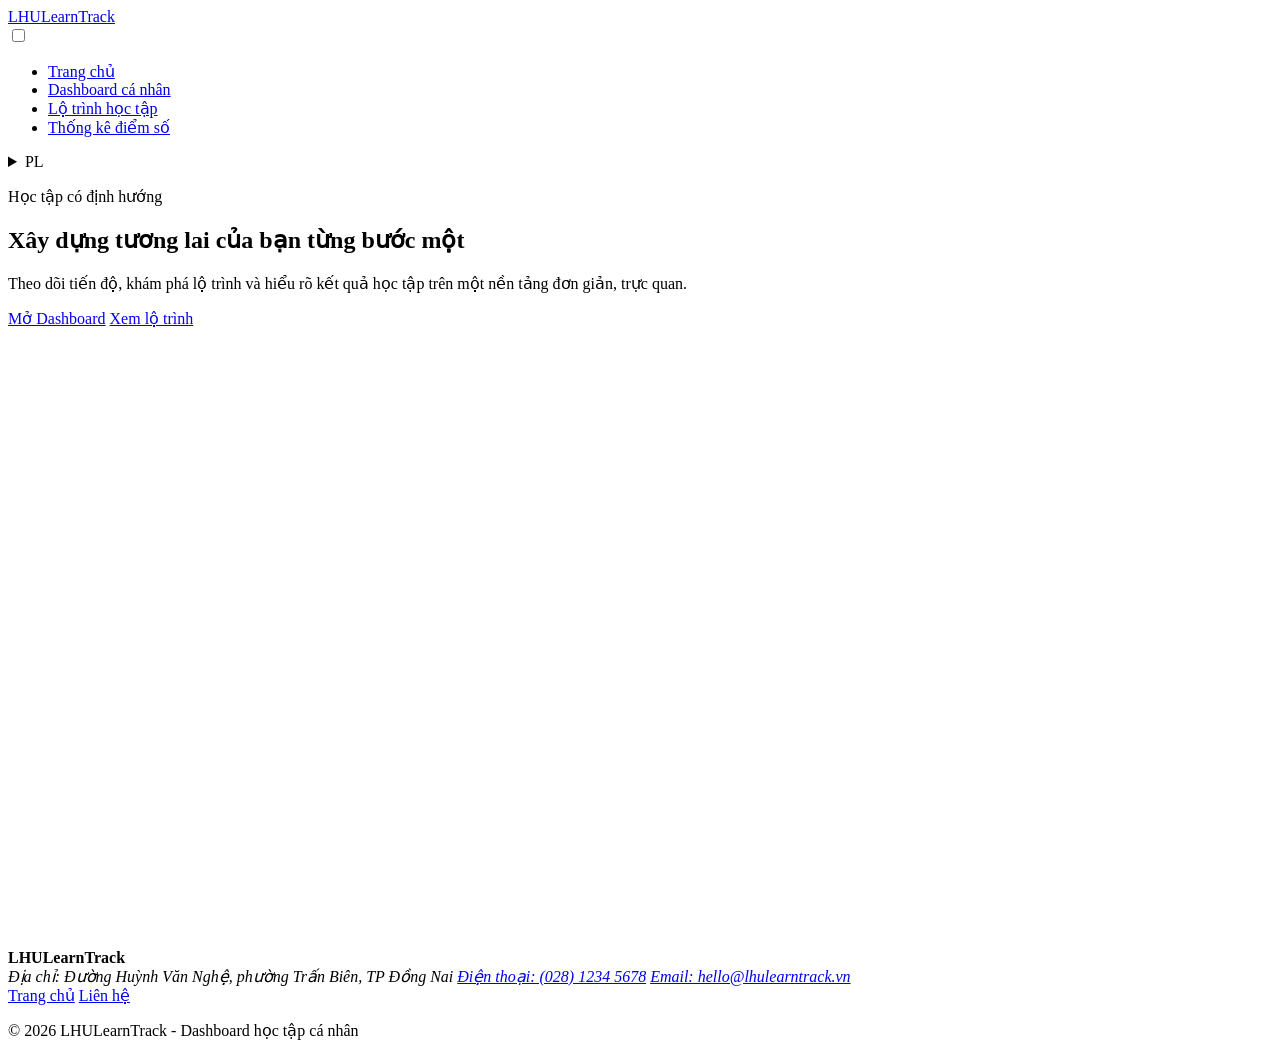
==== index.html @ d3d047dc "feat: complete technical animation requirements Add Animate.css and AOS references plus animation at" ====
<!DOCTYPE html>
<html lang="vi">
<head>
  <meta charset="UTF-8">
  <meta name="viewport" content="width=device-width, initial-scale=1.0">
  <meta name="description" content="LHULearnTrack - nền tảng quản lý lộ trình học tập cá nhân.">
  <title>LHULearnTrack | Trang chủ</title>
  <link rel="stylesheet" href="https://cdnjs.cloudflare.com/ajax/libs/animate.css/4.1.1/animate.min.css">
  <link rel="stylesheet" href="https://unpkg.com/aos@2.3.4/dist/aos.css">
  <link rel="stylesheet" href="style.css">
</head>
<body>
  <header>
    <div class="brand">
      <a href="index.html" aria-label="LHULearnTrack - Trang chủ">LHULearnTrack</a>
    </div>
    <nav aria-label="Điều hướng chính">
      <input type="checkbox" id="menu-toggle" class="menu-toggle">
      <label for="menu-toggle" class="menu-button" aria-label="Mở hoặc đóng menu">
        <span></span><span></span><span></span>
      </label>
      <ul>
        <li><a href="index.html" aria-current="page">Trang chủ</a></li>
        <li><a href="dashboard.html">Dashboard cá nhân</a></li>
        <li><a href="learning-path.html">Lộ trình học tập</a></li>
        <li><a href="statistics.html">Thống kê điểm số</a></li>
      </ul>
    </nav>
    <details class="account-menu">
      <summary aria-label="Mở menu quản lý tài khoản">PL</summary>
      <div class="account-dropdown">
        <strong>Nguyễn Duy Phúc Lộc</strong>
        <a href="#profile">Hồ sơ cá nhân</a>
        <a href="#settings">Cài đặt tài khoản</a>
        <a href="#help">Trợ giúp</a>
        <a href="index.html">Đăng xuất</a>
      </div>
    </details>
  </header>

  <main class="home-main">
    <section class="home-hero animate__animated animate__fadeInDown" aria-labelledby="home-heading" data-aos="fade-up">
      <p class="eyebrow">Học tập có định hướng</p>
      <h1 id="home-heading" class="animate__animated animate__fadeIn">Xây dựng tương lai của bạn từng bước một</h1>
      <p>Theo dõi tiến độ, khám phá lộ trình và hiểu rõ kết quả học tập trên một nền tảng đơn giản, trực quan.</p>
      <div class="hero-actions">
        <a class="button button-primary animate__animated animate__pulse" href="dashboard.html">Mở Dashboard</a>
        <a class="button button-secondary animate__animated animate__pulse" href="learning-path.html">Xem lộ trình</a>
      </div>
    </section>

    <section aria-labelledby="features-heading" data-aos="fade-up">
      <h2 id="features-heading">Mọi thứ bạn cần để học tốt hơn</h2>
      <div class="feature-grid">
        <article data-aos="fade-right">
          <span class="feature-icon" aria-hidden="true">📊</span>
          <h3>Dashboard cá nhân</h3>
          <p>Nắm bắt tiến độ học tập và mục tiêu của bạn trong một màn hình tổng quan.</p>
          <a href="dashboard.html">Xem dashboard</a>
        </article>
        <article data-aos="fade-up">
          <span class="feature-icon" aria-hidden="true">🧭</span>
          <h3>Lộ trình rõ ràng</h3>
          <p>Biết mình đang ở đâu và bước tiếp theo cần hoàn thành là gì.</p>
          <a href="learning-path.html">Khám phá lộ trình</a>
        </article>
        <article data-aos="fade-left">
          <span class="feature-icon" aria-hidden="true">📈</span>
          <h3>Thống kê trực quan</h3>
          <p>Đánh giá kết quả qua điểm số và biểu đồ dễ đọc, dễ theo dõi.</p>
          <a href="statistics.html">Xem thống kê</a>
        </article>
      </div>
    </section>

    <section class="home-summary" aria-labelledby="summary-heading" data-aos="zoom-in">
      <div>
        <p class="eyebrow">Tiến độ hiện tại</p>
        <h2 id="summary-heading">Bạn đã hoàn thành 68% mục tiêu tháng này</h2>
        <p>Tiếp tục duy trì nhịp học đều đặn để chinh phục giai đoạn tiếp theo.</p>
      </div>
      <a class="button button-primary" href="dashboard.html">Tiếp tục học</a>
    </section>
  </main>

  <footer>
    <div class="footer-info">
      <strong>LHULearnTrack</strong>
      <address>
        <span>Địa chỉ: Đường Huỳnh Văn Nghệ, phường Trấn Biên, TP Đồng Nai</span>
        <a href="tel:+842812345678">Điện thoại: (028) 1234 5678</a>
        <a href="mailto:hello@lhulearntrack.vn">Email: hello@lhulearntrack.vn</a>
      </address>
      <nav aria-label="Liên kết hỗ trợ">
        <a href="index.html">Trang chủ</a>
        <a href="#contact">Liên hệ</a>
      </nav>
    </div>
    <p>&copy; 2026 LHULearnTrack - Dashboard học tập cá nhân</p>
  </footer>
</body>
</html>
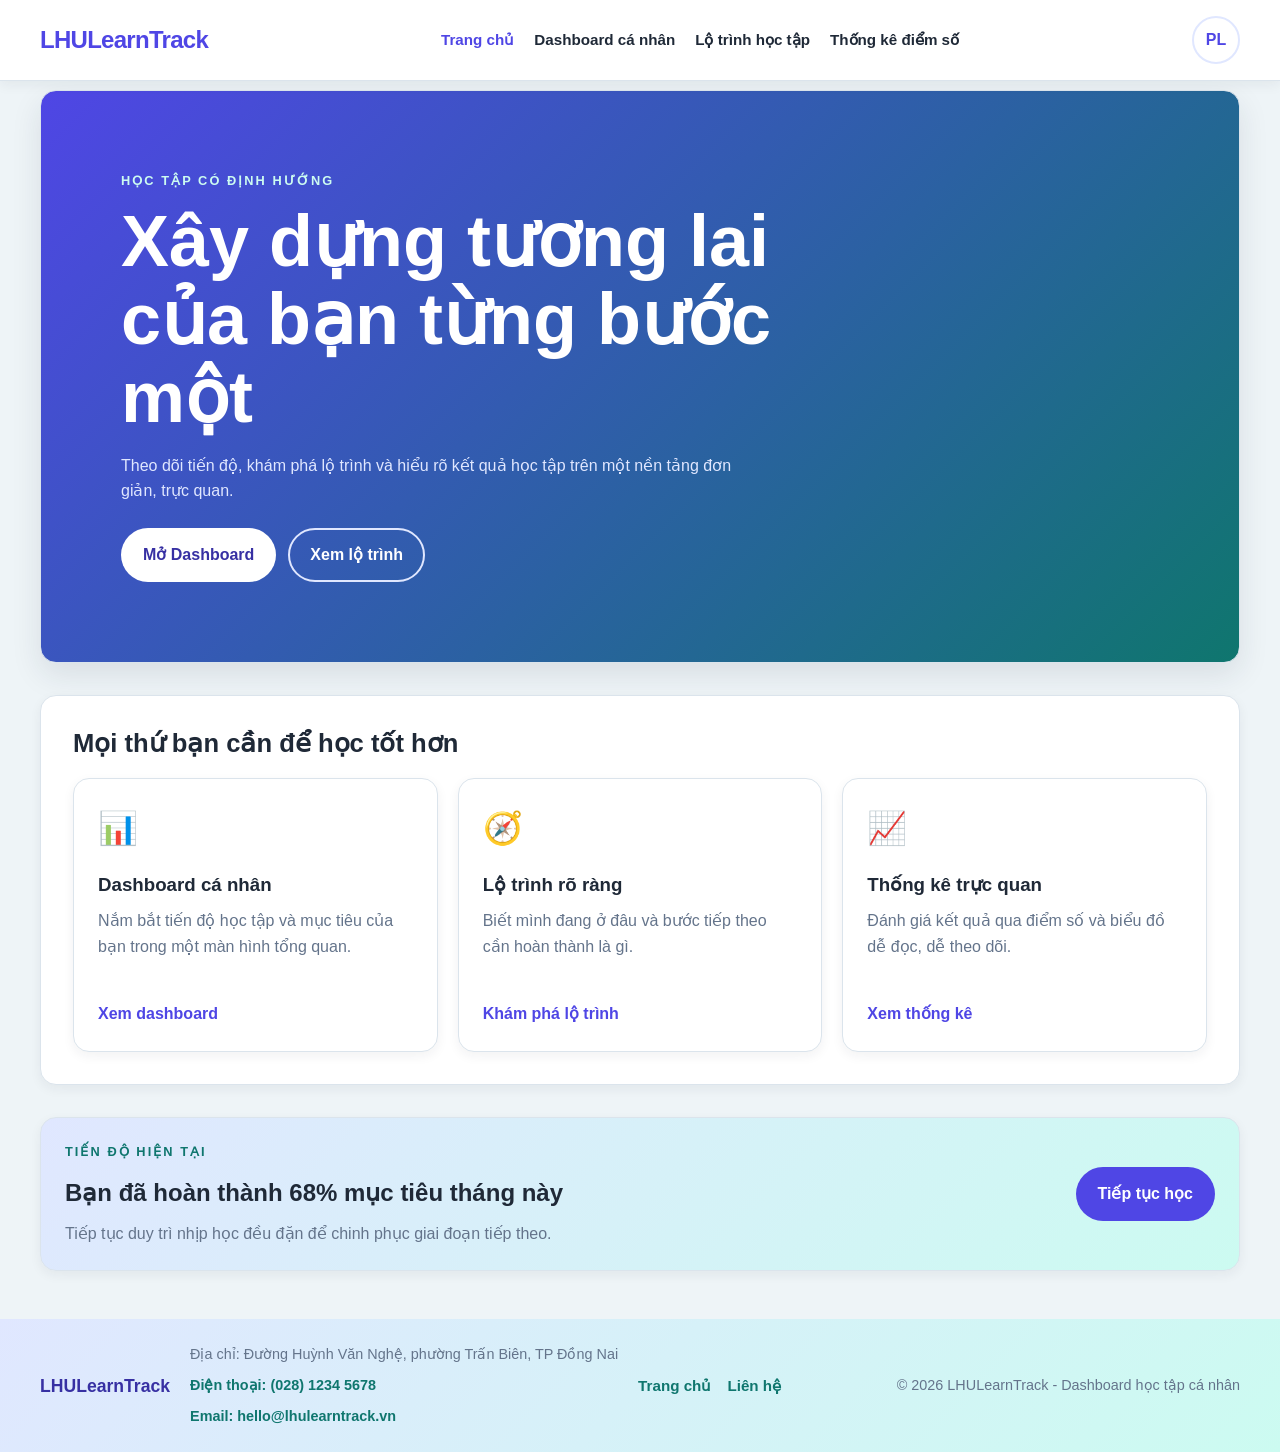
==== commit 2bbc8851: "docs: add LHULearnTrack website and documentation Add the static LHULearnTrack multi-page learning d" ====
--- a/index.html
+++ b/index.html
@@ -5,8 +5,6 @@
   <meta name="viewport" content="width=device-width, initial-scale=1.0">
   <meta name="description" content="LHULearnTrack - nền tảng quản lý lộ trình học tập cá nhân.">
   <title>LHULearnTrack | Trang chủ</title>
-  <link rel="stylesheet" href="https://cdnjs.cloudflare.com/ajax/libs/animate.css/4.1.1/animate.min.css">
-  <link rel="stylesheet" href="https://unpkg.com/aos@2.3.4/dist/aos.css">
   <link rel="stylesheet" href="style.css">
 </head>
 <body>
@@ -39,32 +37,32 @@
   </header>
 
   <main class="home-main">
-    <section class="home-hero animate__animated animate__fadeInDown" aria-labelledby="home-heading" data-aos="fade-up">
+    <section class="home-hero" aria-labelledby="home-heading">
       <p class="eyebrow">Học tập có định hướng</p>
-      <h1 id="home-heading" class="animate__animated animate__fadeIn">Xây dựng tương lai của bạn từng bước một</h1>
+      <h1 id="home-heading">Xây dựng tương lai của bạn từng bước một</h1>
       <p>Theo dõi tiến độ, khám phá lộ trình và hiểu rõ kết quả học tập trên một nền tảng đơn giản, trực quan.</p>
       <div class="hero-actions">
-        <a class="button button-primary animate__animated animate__pulse" href="dashboard.html">Mở Dashboard</a>
-        <a class="button button-secondary animate__animated animate__pulse" href="learning-path.html">Xem lộ trình</a>
+        <a class="button button-primary" href="dashboard.html">Mở Dashboard</a>
+        <a class="button button-secondary" href="learning-path.html">Xem lộ trình</a>
       </div>
     </section>
 
-    <section aria-labelledby="features-heading" data-aos="fade-up">
+    <section aria-labelledby="features-heading">
       <h2 id="features-heading">Mọi thứ bạn cần để học tốt hơn</h2>
       <div class="feature-grid">
-        <article data-aos="fade-right">
+        <article>
           <span class="feature-icon" aria-hidden="true">📊</span>
           <h3>Dashboard cá nhân</h3>
           <p>Nắm bắt tiến độ học tập và mục tiêu của bạn trong một màn hình tổng quan.</p>
           <a href="dashboard.html">Xem dashboard</a>
         </article>
-        <article data-aos="fade-up">
+        <article>
           <span class="feature-icon" aria-hidden="true">🧭</span>
           <h3>Lộ trình rõ ràng</h3>
           <p>Biết mình đang ở đâu và bước tiếp theo cần hoàn thành là gì.</p>
           <a href="learning-path.html">Khám phá lộ trình</a>
         </article>
-        <article data-aos="fade-left">
+        <article>
           <span class="feature-icon" aria-hidden="true">📈</span>
           <h3>Thống kê trực quan</h3>
           <p>Đánh giá kết quả qua điểm số và biểu đồ dễ đọc, dễ theo dõi.</p>
@@ -73,7 +71,7 @@
       </div>
     </section>
 
-    <section class="home-summary" aria-labelledby="summary-heading" data-aos="zoom-in">
+    <section class="home-summary" aria-labelledby="summary-heading">
       <div>
         <p class="eyebrow">Tiến độ hiện tại</p>
         <h2 id="summary-heading">Bạn đã hoàn thành 68% mục tiêu tháng này</h2>
--- a/style.css
+++ b/style.css
@@ -0,0 +1,1416 @@
+:root {
+  --font-family: "Segoe UI", Tahoma, Arial, sans-serif;
+  --font-size-base: 16px;
+  --line-height-base: 1.6;
+
+  --color-primary: #4f46e5;
+  --color-primary-dark: #3730a3;
+  --color-secondary: #0f766e;
+  --color-success: #16a34a;
+  --color-warning: #d97706;
+  --color-danger: #dc2626;
+  --color-background: #eef4f7;
+  --color-surface: #ffffff;
+  --color-surface-muted: #f8fafc;
+  --color-text: #1f2937;
+  --color-text-muted: #64748b;
+  --color-text-inverse: #ffffff;
+  --color-border: #dbe4ec;
+  --color-focus: #f59e0b;
+  --color-primary-soft: #e0e7ff;
+  --color-secondary-soft: #ccfbf1;
+  --color-success-soft: #dcfce7;
+  --color-warning-soft: #fef3c7;
+  --color-white-overlay: rgba(255, 255, 255, 0.12);
+
+  --space-1: 0.25rem;
+  --space-2: 0.5rem;
+  --space-3: 0.75rem;
+  --space-4: 1rem;
+  --space-5: 1.25rem;
+  --space-6: 1.5rem;
+  --space-8: 2rem;
+  --space-10: 2.5rem;
+  --space-12: 3rem;
+
+  --radius-sm: 0.5rem;
+  --radius-md: 0.75rem;
+  --radius-lg: 1rem;
+  --radius-pill: 999px;
+
+  --shadow-sm: 0 4px 12px rgba(30, 41, 59, 0.06);
+  --shadow-md: 0 12px 30px rgba(30, 41, 59, 0.1);
+  --shadow-lg: 0 20px 45px rgba(30, 41, 59, 0.14);
+  --transition-fast: 0.2s ease;
+  --transition-base: 0.3s cubic-bezier(0.22, 1, 0.36, 1);
+}
+
+* {
+  box-sizing: border-box;
+}
+
+html {
+  scroll-behavior: smooth;
+}
+
+body {
+  min-width: 320px;
+  margin: 0;
+  padding-top: 90px;
+  color: var(--color-text);
+  background: var(--color-background);
+  font-family: var(--font-family);
+  font-size: var(--font-size-base);
+  line-height: var(--line-height-base);
+}
+
+body,
+h1,
+h2,
+h3,
+p,
+ul {
+  margin: 0;
+}
+
+ul {
+  padding: 0;
+  list-style: none;
+}
+
+a {
+  color: var(--color-primary);
+  font-weight: 600;
+  text-decoration: none;
+  transition: color var(--transition-fast);
+}
+
+a:hover {
+  color: var(--color-primary-dark);
+}
+
+a:focus-visible {
+  outline: 3px solid var(--color-focus);
+  outline-offset: 4px;
+  border-radius: var(--radius-sm);
+}
+
+a:active,
+button:active {
+  transform: scale(0.98);
+}
+
+header,
+main,
+footer {
+  width: min(1200px, calc(100% - (var(--space-8) * 2)));
+  margin: 0 auto;
+}
+
+body > header {
+  position: fixed;
+  z-index: 20;
+  top: 0;
+  right: 0;
+  left: 0;
+  display: flex;
+  align-items: center;
+  justify-content: space-between;
+  gap: var(--space-6);
+  width: 100%;
+  padding: var(--space-4) max(var(--space-4), calc((100% - 1200px) / 2));
+  border-bottom: 1px solid var(--color-border);
+  background: var(--color-surface);
+  box-shadow: var(--shadow-sm);
+}
+
+.brand a {
+  display: inline-block;
+  color: var(--color-primary);
+  font-size: 1.5rem;
+  font-weight: 800;
+  letter-spacing: -0.03em;
+}
+
+.brand p,
+.user-summary {
+  color: var(--color-text-muted);
+  font-size: 0.9rem;
+}
+
+nav ul {
+  display: flex;
+  flex-wrap: wrap;
+  justify-content: center;
+  gap: var(--space-5);
+}
+
+.menu-toggle,
+.menu-button {
+  display: none;
+}
+
+nav a {
+  color: var(--color-text);
+  font-size: 0.95rem;
+}
+
+nav a:hover,
+nav a[aria-current="page"] {
+  color: var(--color-primary);
+}
+
+.user-summary {
+  display: flex;
+  align-items: center;
+  gap: var(--space-2);
+}
+
+.account-menu {
+  position: relative;
+  flex-shrink: 0;
+}
+
+.account-menu summary {
+  display: grid;
+  width: 48px;
+  height: 48px;
+  place-items: center;
+  border: 2px solid var(--color-primary-soft);
+  border-radius: 50%;
+  color: var(--color-primary);
+  background: var(--color-surface);
+  cursor: pointer;
+  font-weight: 800;
+  list-style: none;
+  transition: transform var(--transition-base), box-shadow var(--transition-base);
+}
+
+.path-card:not(:last-child)::after {
+  position: absolute;
+  top: 100%;
+  left: calc(50% - 2px);
+  width: 4px;
+  height: var(--space-5);
+  content: "";
+  background: var(--color-text-muted);
+}
+
+.account-menu summary::-webkit-details-marker {
+  display: none;
+}
+
+.account-menu summary:hover,
+.account-menu summary:focus-visible {
+  box-shadow: var(--shadow-md);
+  outline: 3px solid var(--color-focus);
+  outline-offset: 3px;
+  transform: scale(1.05);
+}
+
+.account-dropdown {
+  position: absolute;
+  z-index: 10;
+  top: calc(100% + var(--space-3));
+  right: 0;
+  display: grid;
+  min-width: 230px;
+  gap: var(--space-1);
+  padding: var(--space-3);
+  border: 1px solid var(--color-border);
+  border-radius: var(--radius-md);
+  background: var(--color-surface);
+  box-shadow: var(--shadow-lg);
+}
+
+.account-dropdown strong {
+  padding: var(--space-2) var(--space-3);
+  border-bottom: 1px solid var(--color-border);
+  color: var(--color-text);
+}
+
+.account-dropdown a {
+  padding: var(--space-2) var(--space-3);
+  border-radius: var(--radius-sm);
+  color: var(--color-text-muted);
+}
+
+.account-dropdown a:hover,
+.account-dropdown a:focus-visible {
+  color: var(--color-primary);
+  background: var(--color-primary-soft);
+}
+
+main {
+  display: grid;
+  gap: var(--space-8);
+  padding-bottom: var(--space-12);
+}
+
+main > *,
+.dashboard-layout > *,
+.dashboard-content > *,
+article,
+aside {
+  min-width: 0;
+}
+
+main > section,
+.dashboard-content > section,
+aside {
+  padding: var(--space-8);
+  border: 1px solid var(--color-border);
+  border-radius: var(--radius-lg);
+  background: var(--color-surface);
+  box-shadow: var(--shadow-sm);
+}
+
+section > h2,
+aside > h2 {
+  margin-bottom: var(--space-5);
+  color: var(--color-text);
+  font-size: clamp(1.35rem, 2vw, 1.75rem);
+  line-height: 1.2;
+}
+
+#welcome {
+  position: relative;
+  isolation: isolate;
+  padding: clamp(var(--space-8), 6vw, var(--space-12));
+  color: var(--color-text-inverse);
+  background:
+    linear-gradient(90deg, rgba(30, 27, 75, 0.92), rgba(15, 118, 110, 0.7)),
+    url("assets/study-workspace.webp") center / cover no-repeat;
+  box-shadow: var(--shadow-md);
+}
+
+#welcome .welcome-copy {
+  position: relative;
+  z-index: 1;
+  min-width: 0;
+  max-width: 700px;
+}
+
+#welcome p:first-child {
+  margin-bottom: var(--space-2);
+  color: var(--color-secondary-soft);
+  font-weight: 700;
+}
+
+#welcome h1 {
+  max-width: 700px;
+  margin-bottom: var(--space-4);
+  font-size: clamp(2rem, 5vw, 3.5rem);
+  line-height: 1.1;
+}
+
+#welcome p:not(:first-child) {
+  max-width: 620px;
+  margin-bottom: var(--space-6);
+  color: var(--color-primary-soft);
+}
+
+#welcome a {
+  display: inline-block;
+  padding: var(--space-3) var(--space-5);
+  border-radius: var(--radius-pill);
+  color: var(--color-primary-dark);
+  background: var(--color-surface);
+  transition: transform var(--transition-base), box-shadow var(--transition-base);
+}
+
+#welcome a:hover,
+#welcome a:focus-visible {
+  color: var(--color-primary-dark);
+  box-shadow: var(--shadow-md);
+  transform: translateY(-3px);
+}
+
+[data-aos] {
+  animation: aos-fallback-in 0.6s var(--transition-base) both;
+}
+
+[data-aos="fade-right"] {
+  animation-name: aos-fallback-right;
+}
+
+[data-aos="fade-left"] {
+  animation-name: aos-fallback-left;
+}
+
+@keyframes aos-fallback-in {
+  from {
+    opacity: 0;
+    transform: translateY(18px);
+  }
+  to {
+    opacity: 1;
+    transform: translateY(0);
+  }
+}
+
+@keyframes aos-fallback-right {
+  from {
+    opacity: 0;
+    transform: translateX(-18px);
+  }
+  to {
+    opacity: 1;
+    transform: translateX(0);
+  }
+}
+
+@keyframes aos-fallback-left {
+  from {
+    opacity: 0;
+    transform: translateX(18px);
+  }
+  to {
+    opacity: 1;
+    transform: translateX(0);
+  }
+}
+
+.overview-grid {
+  display: grid;
+  grid-template-columns: repeat(4, minmax(0, 1fr));
+  gap: var(--space-4);
+}
+
+.overview-grid article,
+#courses article,
+#learning-path article,
+.results-chart article {
+  padding: var(--space-5);
+  border: 1px solid var(--color-border);
+  border-radius: var(--radius-md);
+  background: var(--color-surface-muted);
+  transition: transform var(--transition-base), box-shadow var(--transition-base);
+}
+
+.overview-grid article:hover,
+#courses article:hover,
+#learning-path article:hover,
+.results-chart article:hover {
+  box-shadow: var(--shadow-md);
+  transform: translateY(-2px);
+}
+
+#courses .course-card:focus-within {
+  border-color: var(--course-status-color);
+  box-shadow: var(--shadow-md);
+}
+
+#courses .course-card:active {
+  transform: translateY(0);
+}
+
+.overview-grid h3,
+#courses h3,
+#learning-path h3,
+.results-chart h3 {
+  margin-bottom: var(--space-2);
+  font-size: 1rem;
+}
+
+.overview-grid p {
+  color: var(--color-primary);
+  font-size: 1.8rem;
+  font-weight: 800;
+}
+
+.score-overview article {
+  display: flex;
+  flex-direction: column;
+  align-items: flex-start;
+}
+
+.score-overview .trend {
+  margin-top: var(--space-2);
+  font-size: 0.85rem;
+  font-weight: 700;
+}
+
+.score-overview .trend-up {
+  color: var(--color-success);
+}
+
+.score-overview .trend-down {
+  color: var(--color-danger);
+}
+
+.dashboard-layout {
+  display: grid;
+  grid-template-columns: minmax(0, 1fr) 300px;
+  gap: var(--space-8);
+  align-items: start;
+}
+
+.dashboard-content {
+  display: grid;
+  gap: var(--space-8);
+}
+
+#courses,
+#learning-path,
+#results {
+  display: grid;
+  gap: var(--space-4);
+}
+
+#courses > h2,
+#learning-path > h2,
+#results > h2,
+#results > p {
+  grid-column: 1 / -1;
+}
+
+#courses {
+  grid-template-columns: repeat(3, minmax(0, 1fr));
+}
+
+#courses article header p,
+#learning-path article p,
+#results > p {
+  color: var(--color-text-muted);
+}
+
+#courses article,
+#learning-path article,
+.overview-grid article,
+.results-chart article {
+  overflow-wrap: anywhere;
+}
+
+#courses article p:not(header p) {
+  margin: var(--space-4) 0;
+  color: var(--color-success);
+  font-weight: 700;
+}
+
+#courses .course-card {
+  display: flex;
+  flex-direction: column;
+  gap: var(--space-4);
+}
+
+#courses .course-card > header {
+  display: flex;
+  align-items: center;
+  gap: var(--space-3);
+  width: 100%;
+  margin: 0;
+}
+
+.course-icon {
+  flex: 0 0 48px;
+  width: 48px;
+  height: 48px;
+  object-fit: contain;
+}
+
+#courses .course-card > header > div {
+  min-width: 0;
+}
+
+#courses .course-card--completed {
+  --course-status-color: var(--color-success);
+  --course-status-soft: var(--color-success-soft);
+}
+
+#courses .course-card--in-progress {
+  --course-status-color: var(--color-primary);
+  --course-status-soft: var(--color-primary-soft);
+}
+
+#courses .course-card--not-started {
+  --course-status-color: var(--color-text-muted);
+  --course-status-soft: var(--color-surface-muted);
+}
+
+.progress-item {
+  display: grid;
+  gap: var(--space-2);
+}
+
+.progress-label {
+  display: flex;
+  align-items: center;
+  justify-content: space-between;
+  gap: var(--space-3);
+  color: var(--course-status-color);
+  font-size: 0.9rem;
+  font-weight: 700;
+}
+
+.progress-label span::before {
+  display: inline-block;
+  width: 1.2em;
+  margin-right: var(--space-1);
+  font-weight: 800;
+  text-align: center;
+}
+
+.course-card--in-progress .progress-label span::before {
+  content: "→";
+}
+
+.course-card--completed .progress-label span::before {
+  content: "✓";
+}
+
+.course-card--not-started .progress-label span::before {
+  content: "○";
+}
+
+.progress-label strong {
+  color: var(--color-text);
+}
+
+.progress-bar {
+  height: 0.75rem;
+  overflow: hidden;
+  border-radius: var(--radius-pill);
+  background: var(--course-status-soft);
+}
+
+.progress-bar span {
+  display: block;
+  width: var(--progress);
+  height: 100%;
+  border-radius: inherit;
+  background: var(--course-status-color);
+  animation: progress-fill 1s var(--transition-base) both;
+}
+
+@keyframes progress-fill {
+  from {
+    width: 0;
+  }
+}
+
+#courses article a {
+  display: inline-block;
+  align-self: flex-start;
+  padding: var(--space-2) var(--space-3);
+  border-radius: var(--radius-sm);
+  color: var(--course-status-color);
+  background: var(--course-status-soft);
+}
+
+#learning-path article {
+  border-left: 4px solid var(--color-primary);
+}
+
+#learning-path article:nth-of-type(2) {
+  border-left-color: var(--color-success);
+}
+
+#learning-path article:nth-of-type(3) {
+  border-left-color: var(--color-warning);
+}
+
+#learning-path article:nth-of-type(4) {
+  border-left-color: var(--color-text-muted);
+}
+
+#learning-path article p:last-child {
+  margin-top: var(--space-3);
+  color: var(--color-secondary);
+  font-weight: 700;
+}
+
+.results-chart {
+  display: grid;
+  grid-template-columns: repeat(5, minmax(0, 1fr));
+  gap: var(--space-4);
+}
+
+.results-chart article {
+  text-align: center;
+}
+
+.results-chart article p {
+  color: var(--color-secondary);
+  font-size: 1.5rem;
+  font-weight: 800;
+}
+
+aside {
+  display: grid;
+  gap: var(--space-6);
+}
+
+aside section {
+  padding: var(--space-4);
+  border: 1px solid var(--color-border);
+  border-left: 4px solid var(--color-primary);
+  border-radius: var(--radius-md);
+  background: var(--color-surface-muted);
+  box-shadow: var(--shadow-sm);
+}
+
+aside section:nth-of-type(2) {
+  border-left-color: var(--color-secondary);
+}
+
+aside section:nth-of-type(3) {
+  border-left-color: var(--color-success);
+}
+
+aside h3 {
+  margin-bottom: var(--space-3);
+  color: var(--color-primary);
+  font-size: 1rem;
+}
+
+aside li {
+  padding: var(--space-2) 0;
+  color: var(--color-text-muted);
+}
+
+aside li + li {
+  border-top: 1px dashed var(--color-border);
+}
+
+body > footer {
+  display: flex;
+  align-items: center;
+  justify-content: space-between;
+  gap: var(--space-4);
+  width: 100%;
+  max-width: none;
+  margin: 0;
+  padding: var(--space-6);
+  background: linear-gradient(135deg, var(--color-primary-soft), var(--color-secondary-soft));
+  color: var(--color-text-muted);
+  font-size: 0.9rem;
+}
+
+body > footer {
+  padding-right: max(var(--space-6), calc((100% - 1200px) / 2));
+  padding-left: max(var(--space-6), calc((100% - 1200px) / 2));
+}
+
+.footer-info {
+  flex: 1 1 auto;
+  display: flex;
+  align-items: center;
+  flex-wrap: wrap;
+  gap: var(--space-3) var(--space-5);
+  min-width: 0;
+}
+
+.footer-info strong {
+  color: var(--color-primary-dark);
+  font-size: 1.1rem;
+}
+
+.footer-info address {
+  display: flex;
+  flex-direction: column;
+  gap: var(--space-2);
+  font-style: normal;
+}
+
+.footer-info a {
+  color: var(--color-secondary);
+}
+
+body > footer nav {
+  display: flex;
+  gap: var(--space-4);
+}
+
+body > footer > p {
+  flex-shrink: 0;
+  margin-left: auto;
+}
+
+@media (max-width: 960px) {
+  body > header {
+    flex-wrap: nowrap;
+  }
+
+  body > header nav {
+    order: 0;
+    width: auto;
+  }
+
+  body > header nav ul {
+    gap: var(--space-3);
+  }
+
+  body > header nav a {
+    font-size: 0.85rem;
+  }
+
+  .dashboard-layout {
+    grid-template-columns: 1fr;
+  }
+
+  .overview-grid,
+  #courses {
+    grid-template-columns: repeat(2, minmax(0, 1fr));
+  }
+
+  aside {
+    grid-template-columns: repeat(3, minmax(0, 1fr));
+  }
+
+  aside > h2 {
+    grid-column: 1 / -1;
+  }
+
+  aside section {
+    border: 1px solid var(--color-border);
+    border-left: 4px solid var(--color-primary);
+  }
+}
+
+@media (max-width: 720px) {
+  header,
+  main,
+  footer {
+    width: min(100% - (var(--space-4) * 2), 600px);
+  }
+
+  body > header,
+  body > footer {
+    align-items: flex-start;
+    flex-direction: column;
+  }
+
+  body > footer > p {
+    margin-left: 0;
+  }
+
+  body > header {
+    position: fixed;
+    z-index: 20;
+    top: 0;
+    right: 0;
+    left: 0;
+    display: flex;
+    align-items: center;
+    justify-content: center;
+    flex-direction: row;
+    width: 100%;
+    min-height: 80px;
+    padding: var(--space-4) 72px;
+  }
+
+  body > header .brand {
+    text-align: center;
+  }
+
+  body > header nav {
+    position: absolute;
+    top: var(--space-4);
+    left: var(--space-4);
+    display: block;
+    width: auto;
+  }
+
+  body > header .account-menu {
+    position: absolute;
+    top: var(--space-4);
+    right: var(--space-4);
+  }
+
+  body > header nav ul {
+    position: absolute;
+    top: 100%;
+    left: 0;
+    margin-top: var(--space-3);
+    width: max-content;
+    min-width: 185px;
+    max-width: calc(100vw - (var(--space-4) * 2));
+  }
+
+  body > header nav a {
+    text-align: left;
+  }
+
+  body > header .account-menu {
+    align-self: center;
+  }
+
+  .menu-button {
+    display: flex;
+    width: 44px;
+    height: 44px;
+    flex-direction: column;
+    align-items: center;
+    justify-content: center;
+    gap: 5px;
+    border: 1px solid var(--color-border);
+    border-radius: var(--radius-sm);
+    background: var(--color-surface);
+    cursor: pointer;
+  }
+
+  .menu-button span {
+    display: block;
+    width: 21px;
+    height: 2px;
+    background: var(--color-primary);
+    transition: transform var(--transition-base), opacity var(--transition-fast);
+  }
+
+  .menu-button:hover,
+  .menu-toggle:focus-visible + .menu-button {
+    border-color: var(--color-primary);
+    box-shadow: var(--shadow-sm);
+  }
+
+  .menu-toggle:checked + .menu-button span:nth-child(1) {
+    transform: translateY(7px) rotate(45deg);
+  }
+
+  .menu-toggle:checked + .menu-button span:nth-child(2) {
+    opacity: 0;
+  }
+
+  .menu-toggle:checked + .menu-button span:nth-child(3) {
+    transform: translateY(-7px) rotate(-45deg);
+  }
+
+  nav ul {
+    display: none;
+    flex-direction: column;
+    align-items: stretch;
+    gap: var(--space-2);
+    margin-top: var(--space-3);
+    padding: var(--space-3);
+    border: 1px solid var(--color-border);
+    border-radius: var(--radius-md);
+    background: var(--color-surface);
+    box-shadow: var(--shadow-sm);
+    justify-content: flex-start;
+  }
+
+  body > header nav {
+    align-items: center;
+  }
+
+  .menu-toggle:checked ~ ul {
+    display: flex;
+  }
+
+  nav li,
+  nav a {
+    width: 100%;
+  }
+
+  nav a {
+    display: block;
+    padding: var(--space-2) var(--space-3);
+    font-size: 1.1rem;
+    line-height: 1.4;
+    white-space: nowrap;
+    text-align: left;
+  }
+
+  .menu-button {
+    width: 56px;
+    height: 56px;
+  }
+
+  .menu-button span {
+    width: 28px;
+    height: 3px;
+  }
+
+  .account-menu {
+    align-self: center;
+  }
+
+  main > section,
+  .dashboard-content > section,
+  aside {
+    padding: var(--space-5);
+  }
+
+  .overview-grid,
+  #courses,
+  .results-chart,
+  aside {
+    grid-template-columns: 1fr 1fr;
+  }
+
+  #courses > h2,
+  #learning-path > h2,
+  #results > h2,
+  #results > p,
+  aside > h2 {
+    grid-column: 1 / -1;
+  }
+}
+
+@media (max-width: 480px) {
+  .overview-grid,
+  #courses,
+  .results-chart,
+  aside {
+    grid-template-columns: 1fr;
+  }
+
+  #welcome h1 {
+    font-size: 2rem;
+  }
+
+  .path-card {
+    grid-template-columns: 48px minmax(0, 1fr);
+    gap: var(--space-3);
+    padding: var(--space-4);
+  }
+
+  .path-number {
+    width: 42px;
+    height: 42px;
+  }
+
+  .path-card {
+    --path-marker-center: calc(var(--space-4) + 21px);
+  }
+}
+
+@media (prefers-reduced-motion: reduce) {
+  *,
+  *::before,
+  *::after {
+    scroll-behavior: auto !important;
+    transition-duration: 0.01ms !important;
+    animation-duration: 0.01ms !important;
+  }
+}
+
+.home-main,
+.inner-main {
+  gap: var(--space-8);
+}
+
+.home-hero,
+.page-intro {
+  padding: clamp(var(--space-8), 7vw, 5rem);
+  border-radius: var(--radius-lg);
+  color: var(--color-text-inverse);
+  background: linear-gradient(135deg, var(--color-primary), var(--color-secondary));
+  box-shadow: var(--shadow-md);
+}
+
+.home-hero h1,
+.page-intro h1 {
+  max-width: 760px;
+  margin-bottom: var(--space-4);
+  font-size: clamp(2.2rem, 6vw, 4.5rem);
+  line-height: 1.08;
+}
+
+.home-hero > p:not(.eyebrow),
+.page-intro > p:not(.eyebrow) {
+  max-width: 650px;
+  color: var(--color-primary-soft);
+}
+
+.eyebrow {
+  margin-bottom: var(--space-3);
+  color: var(--color-secondary);
+  font-size: 0.8rem;
+  font-weight: 800;
+  letter-spacing: 0.16em;
+  text-transform: uppercase;
+}
+
+.home-hero .eyebrow,
+.page-intro .eyebrow {
+  color: var(--color-secondary-soft);
+}
+
+.hero-actions {
+  display: flex;
+  flex-wrap: wrap;
+  gap: var(--space-3);
+  margin-top: var(--space-6);
+}
+
+.button {
+  display: inline-block;
+  padding: var(--space-3) var(--space-5);
+  border: 2px solid transparent;
+  border-radius: var(--radius-pill);
+  font-weight: 700;
+  transition: transform var(--transition-base), box-shadow var(--transition-base), background var(--transition-fast);
+}
+
+.button:hover,
+.button:focus-visible {
+  transform: translateY(-3px);
+  box-shadow: var(--shadow-md);
+}
+
+.button-primary {
+  color: var(--color-primary-dark);
+  background: var(--color-surface);
+}
+
+.button-primary:hover,
+.button-primary:focus-visible {
+  color: var(--color-primary-dark);
+}
+
+.button-secondary {
+  border-color: var(--color-primary-soft);
+  color: var(--color-text-inverse);
+}
+
+.button-secondary:hover,
+.button-secondary:focus-visible {
+  color: var(--color-text-inverse);
+  background: var(--color-white-overlay);
+}
+
+.feature-grid {
+  display: grid;
+  grid-template-columns: repeat(3, minmax(0, 1fr));
+  gap: var(--space-5);
+}
+
+.feature-grid article,
+.home-summary,
+.statistics-panel,
+.insight-grid > div {
+  padding: var(--space-6);
+  border: 1px solid var(--color-border);
+  border-radius: var(--radius-lg);
+  background: var(--color-surface);
+  box-shadow: var(--shadow-sm);
+}
+
+.feature-grid article {
+  transition: transform var(--transition-base), box-shadow var(--transition-base);
+}
+
+.feature-grid article:hover,
+.feature-grid article:focus-within {
+  box-shadow: var(--shadow-md);
+  transform: translateY(-5px);
+}
+
+.feature-icon {
+  display: block;
+  margin-bottom: var(--space-4);
+  font-size: 2rem;
+}
+
+.feature-grid h3 {
+  margin-bottom: var(--space-2);
+}
+
+.feature-grid p {
+  min-height: 4.8rem;
+  margin-bottom: var(--space-4);
+  color: var(--color-text-muted);
+}
+
+.home-summary {
+  display: flex;
+  align-items: center;
+  justify-content: space-between;
+  gap: var(--space-6);
+  background: linear-gradient(135deg, var(--color-primary-soft), var(--color-secondary-soft));
+}
+
+.home-summary h2 {
+  margin-bottom: var(--space-2);
+}
+
+.home-summary p:not(.eyebrow) {
+  color: var(--color-text-muted);
+}
+
+.home-summary .button-primary {
+  flex-shrink: 0;
+  color: var(--color-text-inverse);
+  background: var(--color-primary);
+}
+
+.home-summary .button-primary:hover,
+.home-summary .button-primary:focus-visible {
+  color: var(--color-text-inverse);
+  background: var(--color-primary-dark);
+}
+
+.activity-list {
+  display: grid;
+  gap: var(--space-3);
+}
+
+.activity-list li {
+  display: flex;
+  justify-content: space-between;
+  gap: var(--space-4);
+  padding: var(--space-3) 0;
+  border-bottom: 1px solid var(--color-border);
+  color: var(--color-text-muted);
+}
+
+.activity-list time {
+  flex-shrink: 0;
+  font-size: 0.85rem;
+}
+
+.path-timeline {
+  display: grid;
+  gap: var(--space-5);
+}
+
+.path-card {
+  position: relative;
+  z-index: 1;
+  --path-marker-center: calc(var(--space-6) + 32px);
+  display: grid;
+  grid-template-columns: 64px minmax(0, 1fr);
+  gap: var(--space-5);
+  padding: var(--space-6);
+  border: 1px solid var(--color-border);
+  border-left: 5px solid var(--color-text-muted);
+  border-radius: var(--radius-lg);
+  background: var(--color-surface);
+  box-shadow: var(--shadow-sm);
+  transition: transform var(--transition-base), box-shadow var(--transition-base);
+}
+
+.path-card:hover,
+.path-card:focus-within {
+  box-shadow: var(--shadow-md);
+  transform: translateX(2px);
+}
+
+.path-number {
+  display: grid;
+  width: 52px;
+  height: 52px;
+  place-items: center;
+  border-radius: 50%;
+  color: var(--color-primary);
+  background: var(--color-primary-soft);
+  font-weight: 800;
+}
+
+.path-card h3 {
+  margin-bottom: var(--space-2);
+  font-size: 1.35rem;
+}
+
+.path-card > div > p:not(.path-status) {
+  color: var(--color-text-muted);
+}
+
+.path-card > div > .path-progress {
+  margin-top: var(--space-3);
+  color: var(--color-primary);
+  font-weight: 800;
+}
+
+.path-status {
+  margin-bottom: var(--space-2);
+  color: var(--color-primary);
+  font-size: 0.8rem;
+  font-weight: 800;
+  letter-spacing: 0.08em;
+  text-transform: uppercase;
+}
+
+.path-card ul {
+  display: flex;
+  flex-wrap: wrap;
+  gap: var(--space-2);
+  margin: var(--space-4) 0;
+}
+
+.path-card li {
+  padding: var(--space-1) var(--space-3);
+  border-radius: var(--radius-pill);
+  color: var(--color-text-muted);
+  background: var(--color-surface-muted);
+  font-size: 0.9rem;
+}
+
+.path-complete {
+  border-left-color: var(--color-success);
+}
+
+.path-complete .path-number {
+  color: var(--color-success);
+  background: var(--color-success-soft);
+}
+
+#learning-path .path-complete .path-progress {
+  color: var(--color-success);
+}
+
+.path-current {
+  border-left-color: var(--color-primary);
+}
+
+#learning-path .path-current .path-progress {
+  color: var(--color-primary);
+}
+
+.path-next {
+  border-left-color: var(--color-warning);
+}
+
+.path-next .path-number {
+  color: var(--color-warning);
+  background: var(--color-warning-soft);
+}
+
+#learning-path .path-next .path-progress {
+  color: var(--color-warning);
+}
+
+.path-locked {
+  opacity: 0.72;
+}
+
+#learning-path .path-locked .path-progress {
+  color: var(--color-text-muted);
+}
+
+#learning-path > a {
+  display: inline-block;
+  margin-top: var(--space-2);
+}
+
+.disabled-link {
+  color: var(--color-text-muted);
+  font-size: 0.9rem;
+  font-style: italic;
+}
+
+.score-overview p {
+  color: var(--color-primary);
+}
+
+.section-description {
+  margin-top: calc(var(--space-5) * -1);
+  color: var(--color-text-muted);
+}
+
+.bar-chart {
+  display: grid;
+  grid-template-columns: repeat(5, minmax(72px, 1fr));
+  align-items: end;
+  gap: var(--space-5);
+  width: max(100%, 520px);
+  min-height: 320px;
+  margin-top: var(--space-6);
+  padding: var(--space-6) var(--space-4) 0;
+  border-bottom: 1px solid var(--color-border);
+}
+
+.chart-scroll {
+  max-width: 100%;
+  overflow-x: auto;
+  overscroll-behavior-inline: contain;
+  scrollbar-color: var(--color-primary) var(--color-surface-muted);
+}
+
+.chart-scroll:focus-visible {
+  outline: 3px solid var(--color-focus);
+  outline-offset: 4px;
+  border-radius: var(--radius-sm);
+}
+
+.bar-chart article {
+  display: grid;
+  grid-template-rows: auto 220px auto;
+  align-items: end;
+  height: 100%;
+  text-align: center;
+}
+
+.bar-value {
+  margin-bottom: var(--space-2);
+  color: var(--color-primary);
+  font-weight: 800;
+}
+
+.bar-column {
+  width: min(64px, 70%);
+  height: var(--bar-height);
+  min-height: 10px;
+  margin: 0 auto;
+  border-radius: var(--radius-sm) var(--radius-sm) 0 0;
+  background: linear-gradient(180deg, var(--color-primary), var(--color-secondary));
+  transform-origin: bottom;
+  animation: bar-rise 0.8s var(--transition-base) both;
+}
+
+.bar-chart article:nth-child(2) .bar-column {
+  animation-delay: 0.1s;
+}
+
+.bar-chart article:nth-child(3) .bar-column {
+  animation-delay: 0.2s;
+}
+
+.bar-chart article:nth-child(4) .bar-column {
+  animation-delay: 0.3s;
+}
+
+.bar-chart article:nth-child(5) .bar-column {
+  animation-delay: 0.4s;
+}
+
+@keyframes bar-rise {
+  from { transform: scaleY(0); }
+  to { transform: scaleY(1); }
+}
+
+.bar-chart h3 {
+  margin-top: var(--space-3);
+  font-size: 0.9rem;
+}
+
+.insight-grid {
+  display: grid;
+  grid-template-columns: repeat(2, minmax(0, 1fr));
+  gap: var(--space-5);
+}
+
+.insight-grid h2 {
+  margin-bottom: var(--space-3);
+  font-size: 1.25rem;
+}
+
+.insight-grid p {
+  color: var(--color-text-muted);
+}
+
+@media (max-width: 720px) {
+  .feature-grid,
+  .insight-grid {
+    grid-template-columns: 1fr;
+  }
+
+  .home-summary {
+    align-items: flex-start;
+    flex-direction: column;
+  }
+
+  .activity-list li {
+    align-items: flex-start;
+    flex-direction: column;
+    gap: var(--space-1);
+  }
+
+  .bar-chart {
+    gap: var(--space-2);
+    overflow-x: auto;
+    grid-template-columns: repeat(5, minmax(80px, 1fr));
+  }
+}
